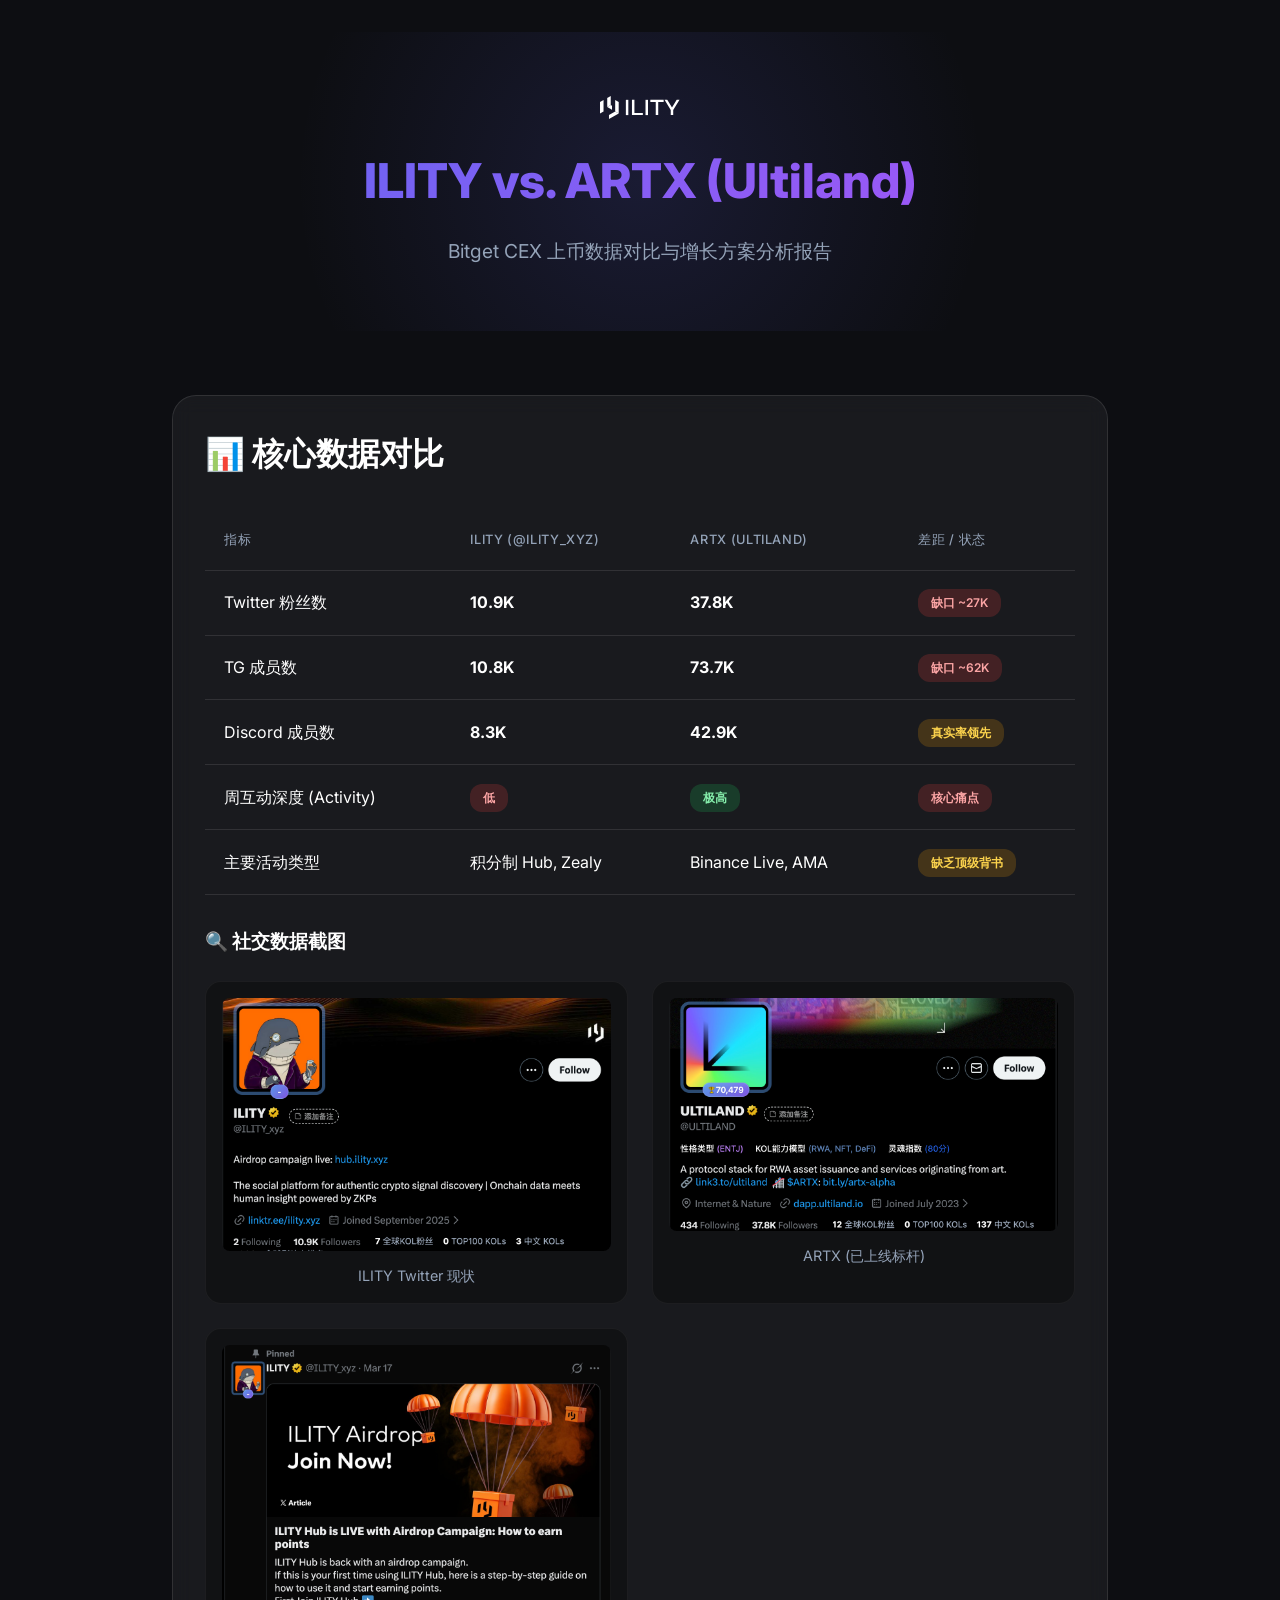
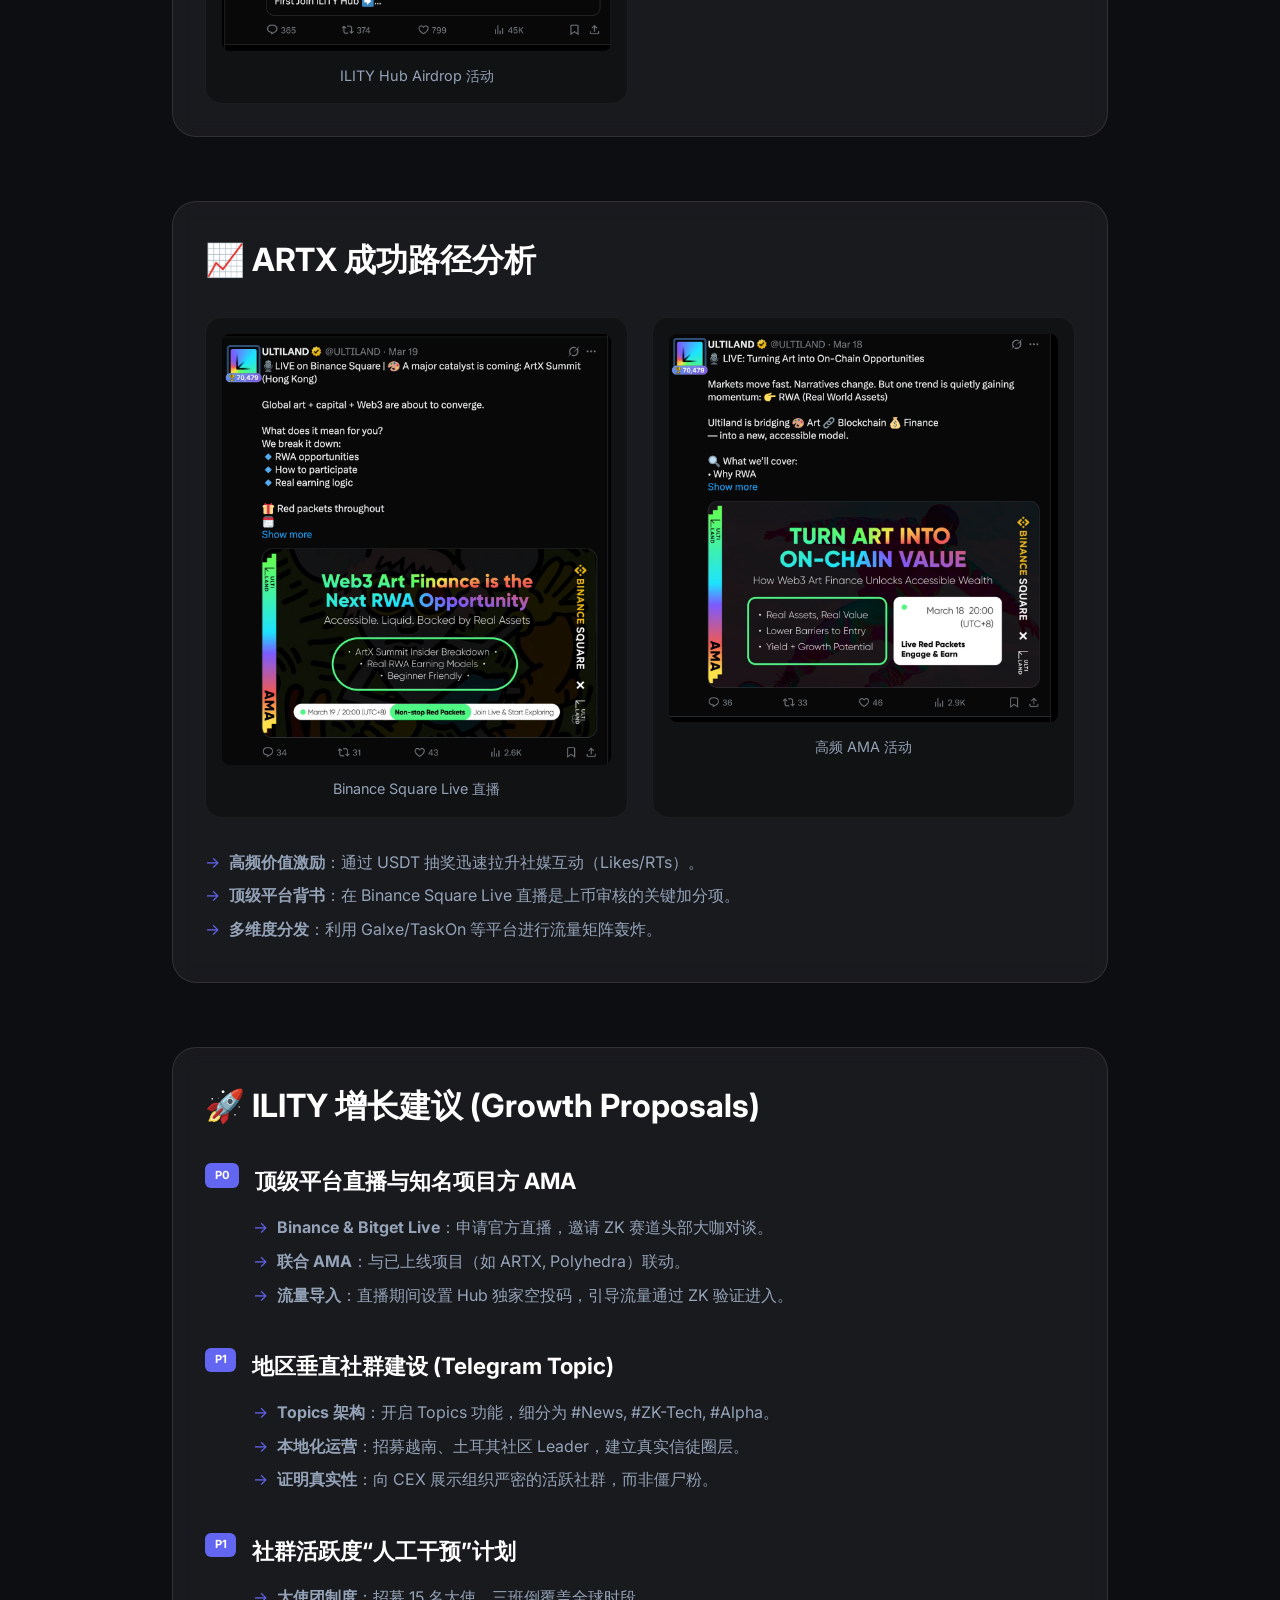
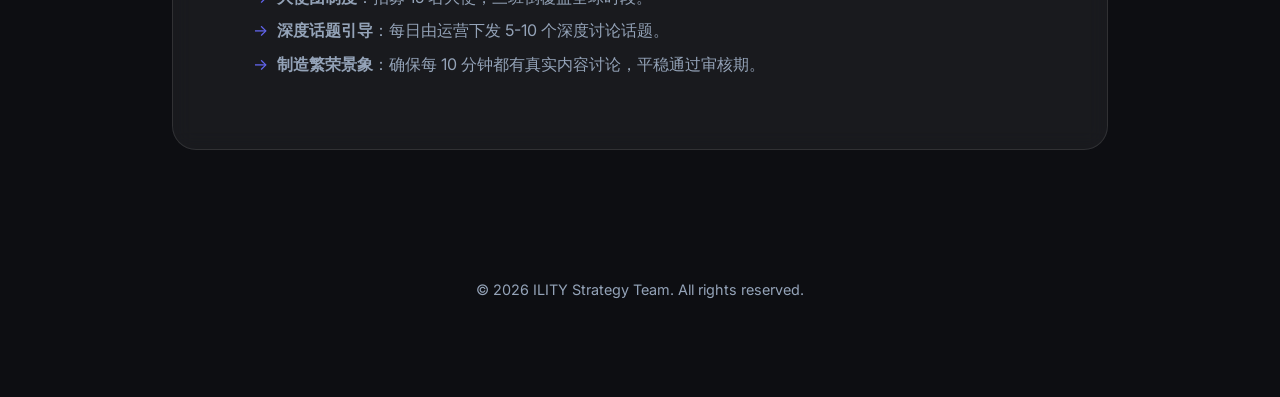
==== web-report/index.html @ 46b42dcc "Refine comparison table: remove online counts and simplify activity descriptions" ====
<!DOCTYPE html>
<html lang="zh-CN">
<head>
    <meta charset="UTF-8">
    <meta name="viewport" content="width=device-width, initial-scale=1.0">
    <title>ILITY CEX Listing Strategy Report</title>
    <link rel="stylesheet" href="style.css">
    <link rel="preconnect" href="https://fonts.googleapis.com">
    <link rel="preconnect" href="https://fonts.gstatic.com" crossorigin>
    <link href="https://fonts.googleapis.com/css2?family=Inter:wght@400;500;700;800&display=swap" rel="stylesheet">
</head>
<body>
    <div class="container">
        <header>
            <img src="logo/logo.svg" alt="ILITY Logo" class="logo">
            <h1>ILITY vs. ARTX (Ultiland)</h1>
            <p class="subtitle">Bitget CEX 上币数据对比与增长方案分析报告</p>
        </header>

        <!-- 1. Data Comparison -->
        <section>
            <h2>📊 核心数据对比</h2>
            <table>
                <thead>
                    <tr>
                        <th>指标</th>
                        <th>ILITY (@ILITY_xyz)</th>
                        <th>ARTX (ULTILAND)</th>
                        <th>差距 / 状态</th>
                    </tr>
                </thead>
                <tbody>
                    <tr>
                        <td>Twitter 粉丝数</td>
                        <td><strong>10.9K</strong></td>
                        <td><strong>37.8K</strong></td>
                        <td><span class="badge badge-danger">缺口 ~27K</span></td>
                    </tr>
                    <tr>
                        <td>TG 成员数</td>
                        <td><strong>10.8K</strong></td>
                        <td><strong>73.7K</strong></td>
                        <td><span class="badge badge-danger">缺口 ~62K</span></td>
                    </tr>
                    <tr>
                        <td>Discord 成员数</td>
                        <td><strong>8.3K</strong></td>
                        <td><strong>42.9K</strong></td>
                        <td><span class="badge badge-warning">真实率领先</span></td>
                    </tr>
                    <tr>
                        <td>周互动深度 (Activity)</td>
                        <td><span class="badge badge-danger">低</span></td>
                        <td><span class="badge badge-success">极高</span></td>
                        <td><span class="badge badge-danger">核心痛点</span></td>
                    </tr>
                    <tr>
                        <td>主要活动类型</td>
                        <td>积分制 Hub, Zealy</td>
                        <td>Binance Live, AMA</td>
                        <td><span class="badge badge-warning">缺乏顶级背书</span></td>
                    </tr>
                </tbody>
            </table>

            <h3>🔍 社交数据截图</h3>
            <div class="gallery">
                <div class="img-card">
                    <img src="Images/ILITY/socialsStats/twitter-stats.png" alt="ILITY Twitter Stats">
                    <p class="img-label">ILITY Twitter 现状</p>
                </div>
                <div class="img-card">
                    <img src="Images/ARTX/socialsStats/twitter-stats.png" alt="ARTX Twitter Stats">
                    <p class="img-label">ARTX (已上线标杆)</p>
                </div>
                <div class="img-card">
                    <img src="Images/ILITY/campaigns/airdrop.png" alt="ILITY Hub Airdrop">
                    <p class="img-label">ILITY Hub Airdrop 活动</p>
                </div>
            </div>
        </section>

        <!-- 2. Path Analysis -->
        <section>
            <h2>📈 ARTX 成功路径分析</h2>
            <div class="gallery">
                <div class="img-card">
                    <img src="Images/ARTX/campaigns/BinanceSquareLive.png" alt="Binance Square Live">
                    <p class="img-label">Binance Square Live 直播</p>
                </div>
                <div class="img-card">
                    <img src="Images/ARTX/campaigns/AMA.png" alt="AMA Activity">
                    <p class="img-label">高频 AMA 活动</p>
                </div>
            </div>
            <div style="margin-top: 2rem;">
                <ul>
                    <li><strong>高频价值激励</strong>：通过 USDT 抽奖迅速拉升社媒互动（Likes/RTs）。</li>
                    <li><strong>顶级平台背书</strong>：在 Binance Square Live 直播是上币审核的关键加分项。</li>
                    <li><strong>多维度分发</strong>：利用 Galxe/TaskOn 等平台进行流量矩阵轰炸。</li>
                </ul>
            </div>
        </section>

        <!-- 3. Growth Proposals -->
        <section>
            <h2>🚀 ILITY 增长建议 (Growth Proposals)</h2>
            
            <div class="proposal-item">
                <div class="proposal-header">
                    <span class="priority-tag">P0</span>
                    <span class="proposal-title">顶级平台直播与知名项目方 AMA</span>
                </div>
                <div class="proposal-content">
                    <ul>
                        <li><strong>Binance & Bitget Live</strong>：申请官方直播，邀请 ZK 赛道头部大咖对谈。</li>
                        <li><strong>联合 AMA</strong>：与已上线项目（如 ARTX, Polyhedra）联动。</li>
                        <li><strong>流量导入</strong>：直播期间设置 Hub 独家空投码，引导流量通过 ZK 验证进入。</li>
                    </ul>
                </div>
            </div>

            <div class="proposal-item">
                <div class="proposal-header">
                    <span class="priority-tag">P1</span>
                    <span class="proposal-title">地区垂直社群建设 (Telegram Topic)</span>
                </div>
                <div class="proposal-content">
                    <ul>
                        <li><strong>Topics 架构</strong>：开启 Topics 功能，细分为 #News, #ZK-Tech, #Alpha。</li>
                        <li><strong>本地化运营</strong>：招募越南、土耳其社区 Leader，建立真实信徒圈层。</li>
                        <li><strong>证明真实性</strong>：向 CEX 展示组织严密的活跃社群，而非僵尸粉。</li>
                    </ul>
                </div>
            </div>

            <div class="proposal-item">
                <div class="proposal-header">
                    <span class="priority-tag">P1</span>
                    <span class="proposal-title">社群活跃度“人工干预”计划</span>
                </div>
                <div class="proposal-content">
                    <ul>
                        <li><strong>大使团制度</strong>：招募 15 名大使，三班倒覆盖全球时段。</li>
                        <li><strong>深度话题引导</strong>：每日由运营下发 5-10 个深度讨论话题。</li>
                        <li><strong>制造繁荣景象</strong>：确保每 10 分钟都有真实内容讨论，平稳通过审核期。</li>
                    </ul>
                </div>
            </div>
        </section>

        <footer>
            <p>&copy; 2026 ILITY Strategy Team. All rights reserved.</p>
        </footer>
    </div>

    <script>
        // Simple animation logic
        const observerOptions = {
            threshold: 0.1
        };

        const observer = new IntersectionObserver((entries) => {
            entries.forEach(entry => {
                if (entry.isIntersecting) {
                    entry.target.style.opacity = '1';
                    entry.target.style.transform = 'translateY(0)';
                }
            });
        }, observerOptions);

        document.querySelectorAll('section').forEach(section => {
            section.style.opacity = '0';
            section.style.transform = 'translateY(20px)';
            section.style.transition = 'all 0.6s ease-out';
            observer.observe(section);
        });
    </script>
</body>
</html>
---- web-report/style.css ----
:root {
  --bg-color: #0d0e12;
  --card-bg: rgba(255, 255, 255, 0.05);
  --accent-primary: #6366f1;
  --accent-secondary: #a855f7;
  --text-primary: #ffffff;
  --text-secondary: #94a3b8;
  --danger: #ef4444;
  --success: #22c55e;
  --font-main: 'Inter', sans-serif;
}

* {
  margin: 0;
  padding: 0;
  box-sizing: border-box;
}

body {
  background-color: var(--bg-color);
  color: var(--text-primary);
  font-family: var(--font-main);
  line-height: 1.6;
  overflow-x: hidden;
}

.container {
  max-width: 1000px;
  margin: 0 auto;
  padding: 2rem;
}

header {
  text-align: center;
  margin-bottom: 4rem;
  padding: 4rem 0;
  background: radial-gradient(circle at center, rgba(99, 102, 241, 0.15) 0%, transparent 70%);
}

.logo {
  width: 80px;
  margin-bottom: 1rem;
}

h1 {
  font-size: 3rem;
  font-weight: 800;
  background: linear-gradient(135deg, var(--accent-primary), var(--accent-secondary));
  -webkit-background-clip: text;
  background-clip: text;
  -webkit-text-fill-color: transparent;
  margin-bottom: 1rem;
}

.subtitle {
  color: var(--text-secondary);
  font-size: 1.2rem;
}

section {
  margin-bottom: 4rem;
  padding: 2rem;
  background: var(--card-bg);
  backdrop-filter: blur(10px);
  border: 1px solid rgba(255, 255, 255, 0.1);
  border-radius: 24px;
}

h2 {
  font-size: 2rem;
  margin-bottom: 2rem;
  display: flex;
  align-items: center;
  gap: 0.5rem;
}

table {
  width: 100%;
  border-collapse: collapse;
  margin-bottom: 2rem;
}

th, td {
  padding: 1.2rem;
  text-align: left;
  border-bottom: 1px solid rgba(255, 255, 255, 0.1);
}

th {
  color: var(--text-secondary);
  font-weight: 500;
  text-transform: uppercase;
  font-size: 0.8rem;
  letter-spacing: 0.05em;
}

.badge {
  padding: 0.4rem 0.8rem;
  border-radius: 12px;
  font-size: 0.75rem;
  font-weight: 600;
  text-transform: uppercase;
}

.badge-danger { background: rgba(239, 68, 68, 0.2); color: #fca5a5; }
.badge-success { background: rgba(34, 197, 94, 0.2); color: #86efac; }
.badge-warning { background: rgba(245, 158, 11, 0.2); color: #fcd34d; }

.gallery {
  display: grid;
  grid-template-columns: repeat(auto-fit, minmax(280px, 1fr));
  gap: 1.5rem;
  margin-top: 1.5rem;
}

.img-card {
  background: rgba(0, 0, 0, 0.3);
  padding: 1rem;
  border-radius: 16px;
  border: 1px solid rgba(255, 255, 255, 0.05);
  transition: transform 0.3s ease;
}

.img-card:hover {
  transform: translateY(-5px);
  border-color: var(--accent-primary);
}

.img-card img {
  width: 100%;
  border-radius: 8px;
  display: block;
}

.img-label {
  margin-top: 0.8rem;
  font-size: 0.9rem;
  color: var(--text-secondary);
  text-align: center;
}

.proposal-item {
  margin-bottom: 2.5rem;
}

.proposal-header {
  display: flex;
  align-items: flex-start;
  gap: 1rem;
  margin-bottom: 1rem;
}

.priority-tag {
  background: var(--accent-primary);
  color: white;
  padding: 0.2rem 0.6rem;
  border-radius: 6px;
  font-size: 0.7rem;
  font-weight: 700;
}

.proposal-title {
  font-size: 1.4rem;
  font-weight: 700;
}

.proposal-content {
  padding-left: 3rem;
}

ul {
  list-style: none;
}

li {
  position: relative;
  padding-left: 1.5rem;
  margin-bottom: 0.5rem;
  color: var(--text-secondary);
}

li::before {
  content: '→';
  position: absolute;
  left: 0;
  color: var(--accent-primary);
}

footer {
  text-align: center;
  padding: 4rem;
  color: var(--text-secondary);
  font-size: 0.9rem;
}

@media (max-width: 768px) {
  h1 { font-size: 2rem; }
  .container { padding: 1rem; }
  table { display: block; overflow-x: auto; }
}
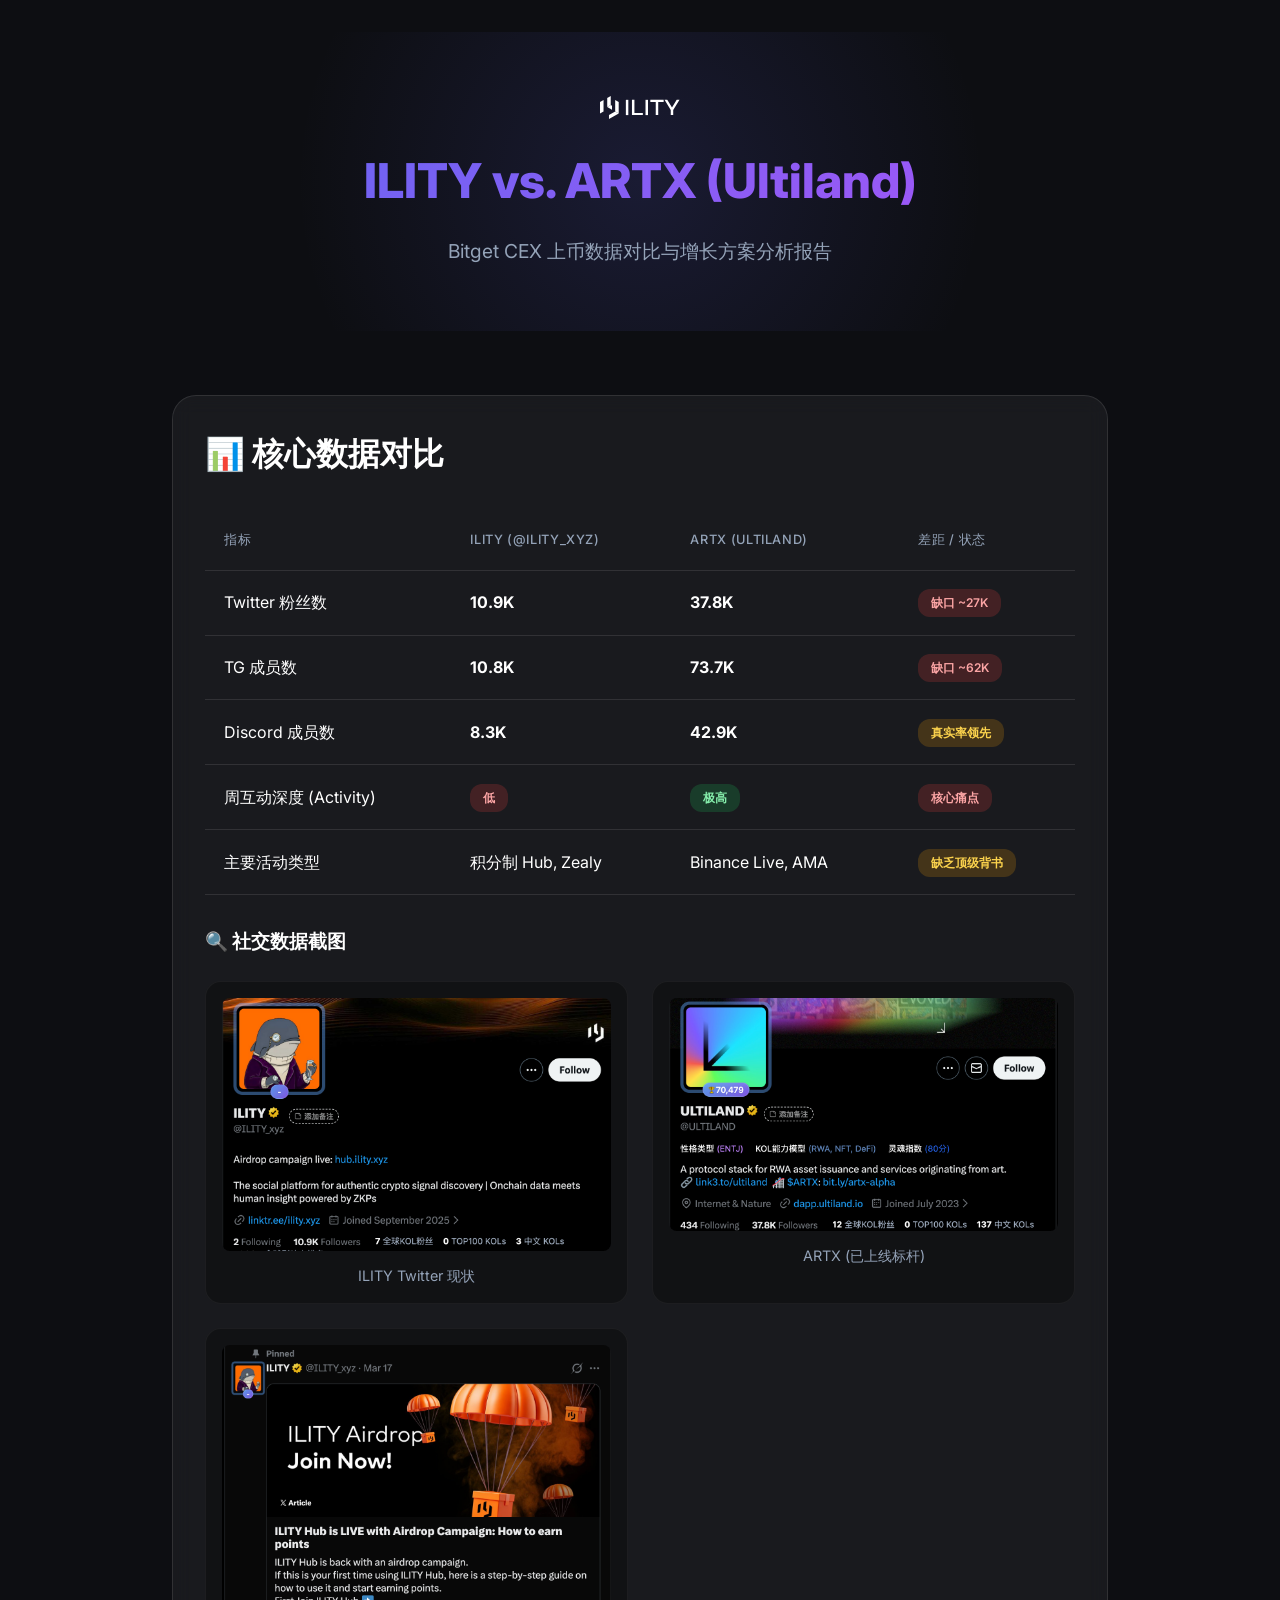
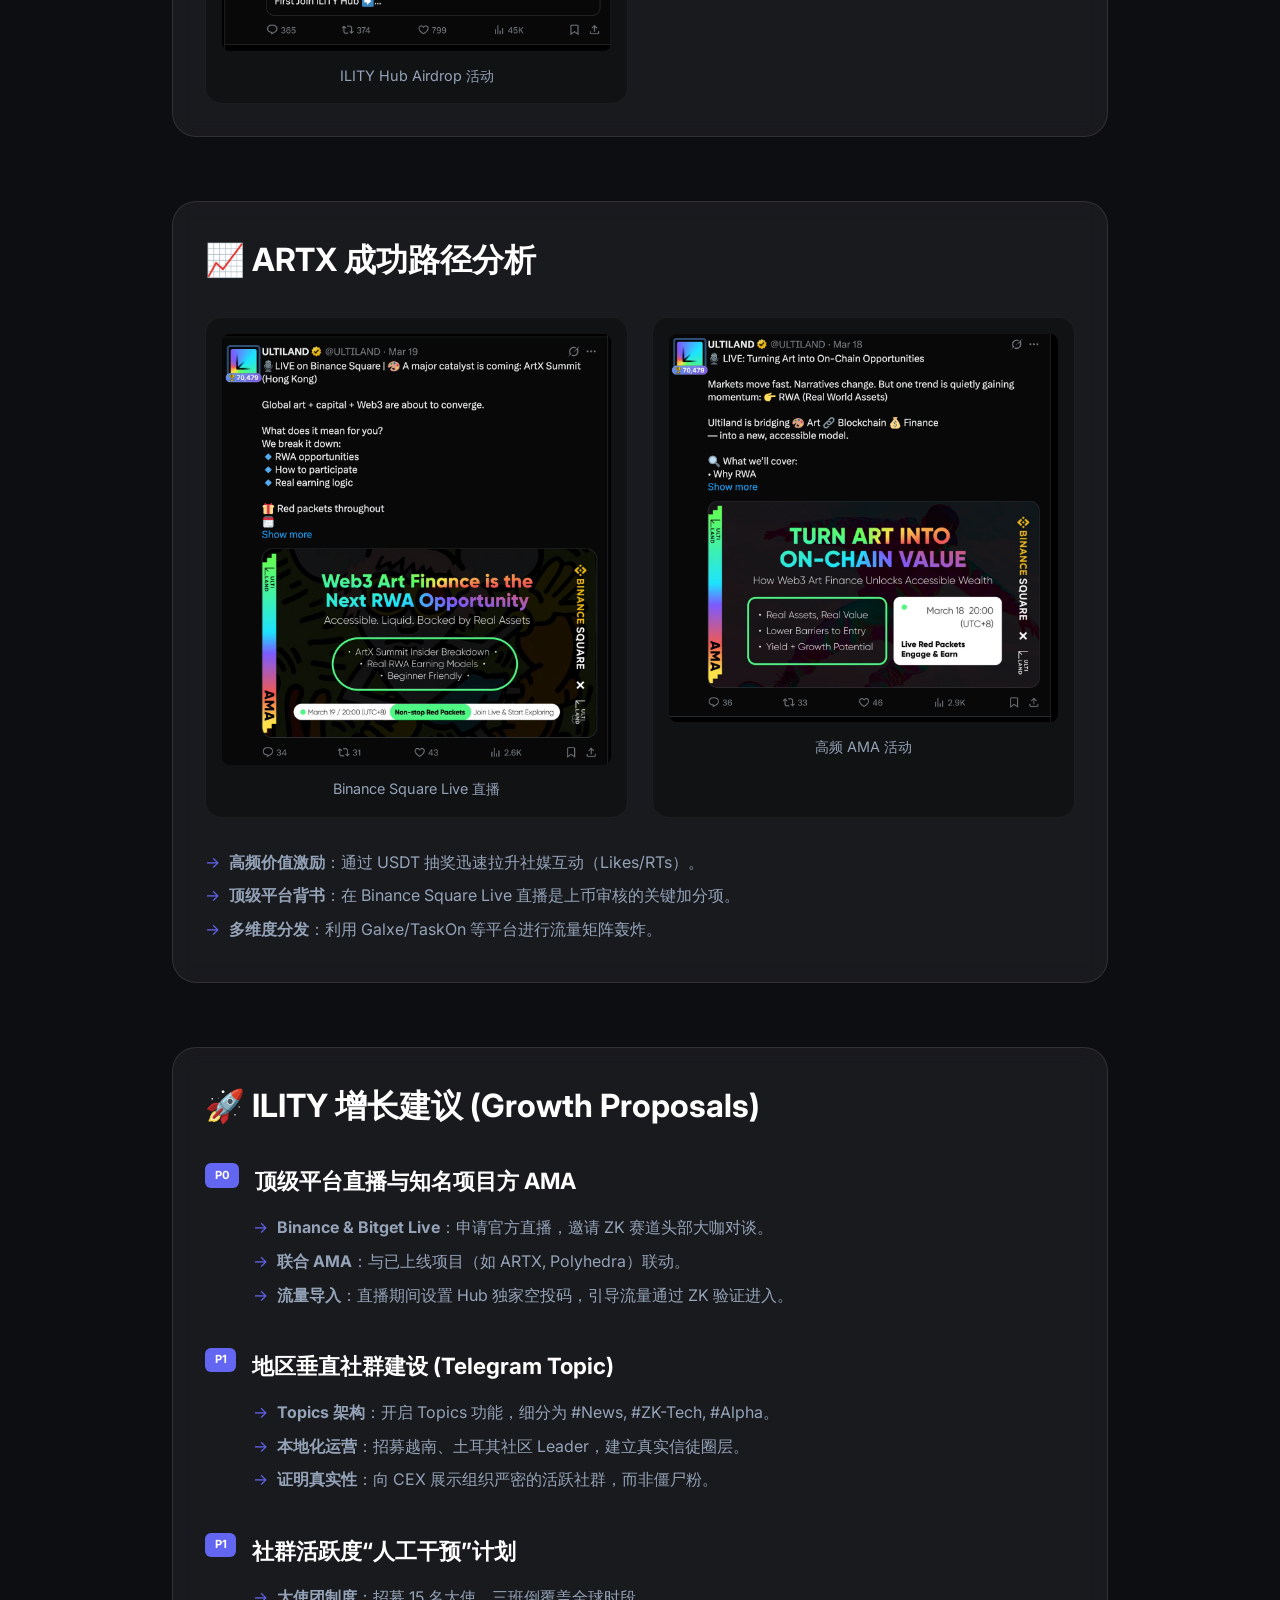
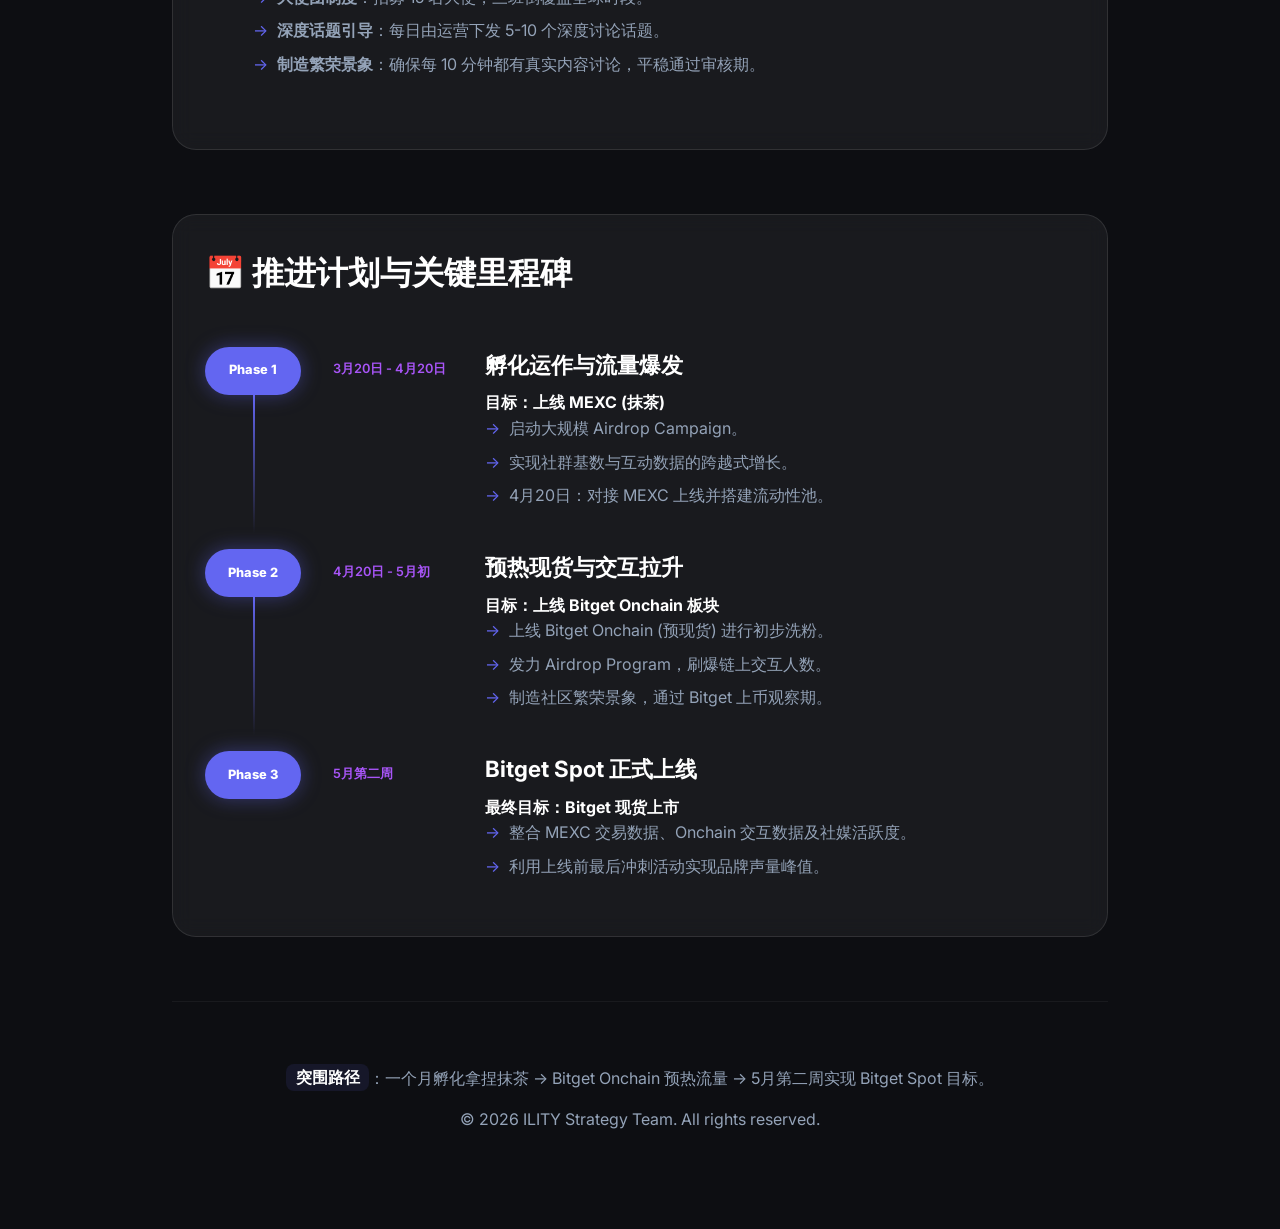
==== commit 569c0d4e: "Add strategic timeline: MEXC -> Bitget Onchain -> Bitget Spot" ====
--- a/web-report/index.html
+++ b/web-report/index.html
@@ -149,8 +149,56 @@
             </div>
         </section>
 
+        <!-- 4. Strategic Timeline -->
+        <section>
+            <h2>📅 推进计划与关键里程碑</h2>
+            <div class="timeline">
+                <div class="timeline-step">
+                    <div class="timeline-marker">Phase 1</div>
+                    <p class="timeline-date">3月20日 - 4月20日</p>
+                    <div class="timeline-content">
+                        <h3>孵化运作与流量爆发</h3>
+                        <p><strong>目标：上线 MEXC (抹茶)</strong></p>
+                        <ul>
+                            <li>启动大规模 Airdrop Campaign。</li>
+                            <li>实现社群基数与互动数据的跨越式增长。</li>
+                            <li>4月20日：对接 MEXC 上线并搭建流动性池。</li>
+                        </ul>
+                    </div>
+                </div>
+
+                <div class="timeline-step">
+                    <div class="timeline-marker">Phase 2</div>
+                    <p class="timeline-date">4月20日 - 5月初</p>
+                    <div class="timeline-content">
+                        <h3>预热现货与交互拉升</h3>
+                        <p><strong>目标：上线 Bitget Onchain 板块</strong></p>
+                        <ul>
+                            <li>上线 Bitget Onchain (预现货) 进行初步洗粉。</li>
+                            <li>发力 Airdrop Program，刷爆链上交互人数。</li>
+                            <li>制造社区繁荣景象，通过 Bitget 上币观察期。</li>
+                        </ul>
+                    </div>
+                </div>
+
+                <div class="timeline-step">
+                    <div class="timeline-marker">Phase 3</div>
+                    <p class="timeline-date">5月第二周</p>
+                    <div class="timeline-content">
+                        <h3>Bitget Spot 正式上线</h3>
+                        <p><strong>最终目标：Bitget 现货上市</strong></p>
+                        <ul>
+                            <li>整合 MEXC 交易数据、Onchain 交互数据及社媒活跃度。</li>
+                            <li>利用上线前最后冲刺活动实现品牌声量峰值。</li>
+                        </ul>
+                    </div>
+                </div>
+            </div>
+        </section>
+
         <footer>
-            <p>&copy; 2026 ILITY Strategy Team. All rights reserved.</p>
+            <p><strong>突围路径</strong>：一个月孵化拿捏抹茶 → Bitget Onchain 预热流量 → 5月第二周实现 Bitget Spot 目标。</p>
+            <p style="margin-top: 1rem;">&copy; 2026 ILITY Strategy Team. All rights reserved.</p>
         </footer>
     </div>
 
--- a/web-report/style.css
+++ b/web-report/style.css
@@ -186,15 +186,79 @@
   color: var(--accent-primary);
 }
 
+/* Timeline Styles */
+.timeline {
+  display: flex;
+  flex-direction: column;
+  gap: 2rem;
+  padding: 1rem 0;
+}
+
+.timeline-step {
+  display: flex;
+  gap: 2rem;
+  position: relative;
+}
+
+.timeline-step:not(:last-child)::after {
+  content: '';
+  position: absolute;
+  left: 3rem;
+  top: 3rem;
+  bottom: -1rem;
+  width: 2px;
+  background: linear-gradient(to bottom, var(--accent-primary), transparent);
+}
+
+.timeline-marker {
+  width: 6rem;
+  height: 3rem;
+  background: var(--accent-primary);
+  border-radius: 30px;
+  display: flex;
+  align-items: center;
+  justify-content: center;
+  font-weight: 800;
+  font-size: 0.8rem;
+  flex-shrink: 0;
+  box-shadow: 0 0 20px rgba(99, 102, 241, 0.4);
+}
+
+.timeline-date {
+  width: 120px;
+  font-size: 0.8rem;
+  color: var(--accent-secondary);
+  font-weight: 600;
+  padding-top: 0.8rem;
+  flex-shrink: 0;
+}
+
+.timeline-content h3 {
+  font-size: 1.4rem;
+  margin-bottom: 0.5rem;
+}
+
+@media (max-width: 768px) {
+  .timeline-step { flex-direction: column; gap: 0.5rem; }
+  .timeline-marker { width: 5rem; height: 2.5rem; }
+  .timeline-step:not(:last-child)::after { display: none; }
+  .timeline-date { padding-top: 0; }
+}
+
 footer {
   text-align: center;
   padding: 4rem;
-  color: var(--text-secondary);
-  font-size: 0.9rem;
-}
-
-@media (max-width: 768px) {
-  h1 { font-size: 2rem; }
-  .container { padding: 1rem; }
-  table { display: block; overflow-x: auto; }
-}
+  border-top: 1px solid rgba(255, 255, 255, 0.05);
+  margin-top: 2rem;
+}
+
+footer p {
+  color: var(--text-secondary);
+}
+
+footer strong {
+  color: var(--text-primary);
+  background: rgba(99, 102, 241, 0.1);
+  padding: 0.2rem 0.6rem;
+  border-radius: 8px;
+}
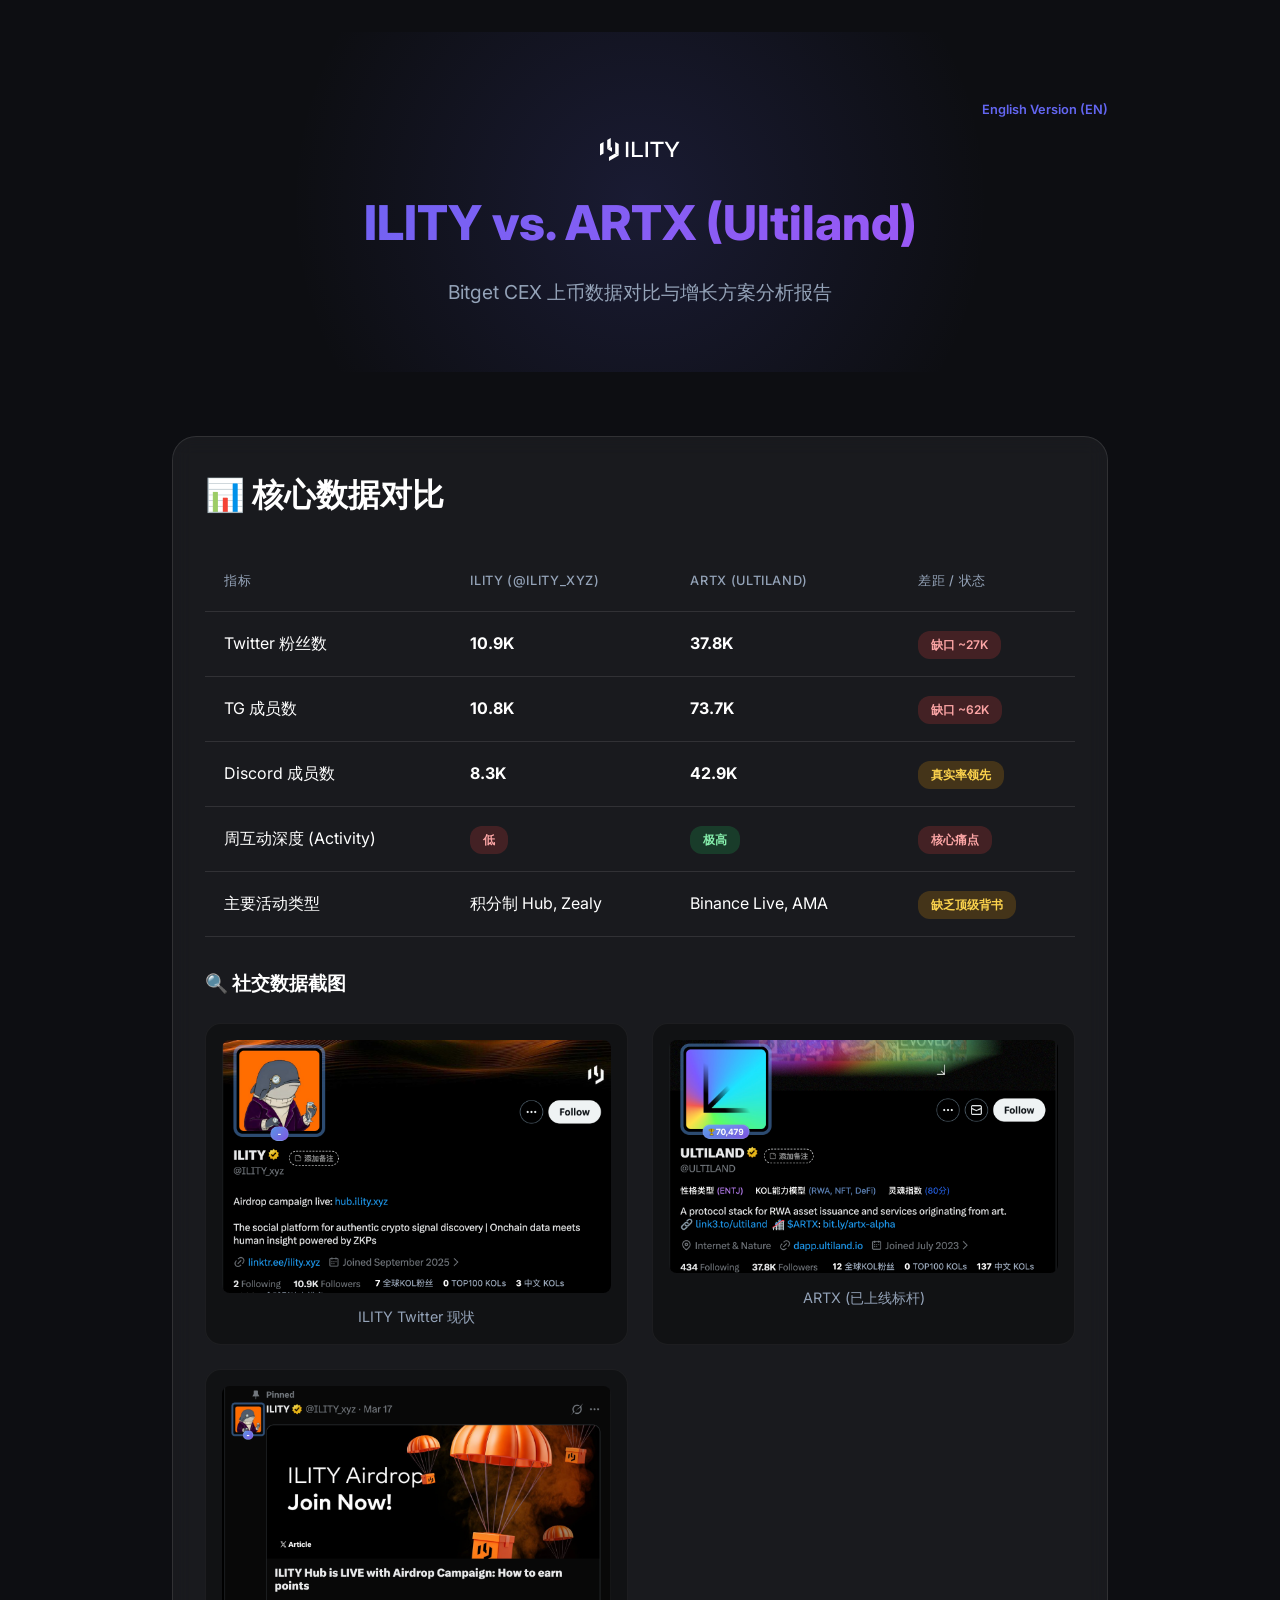
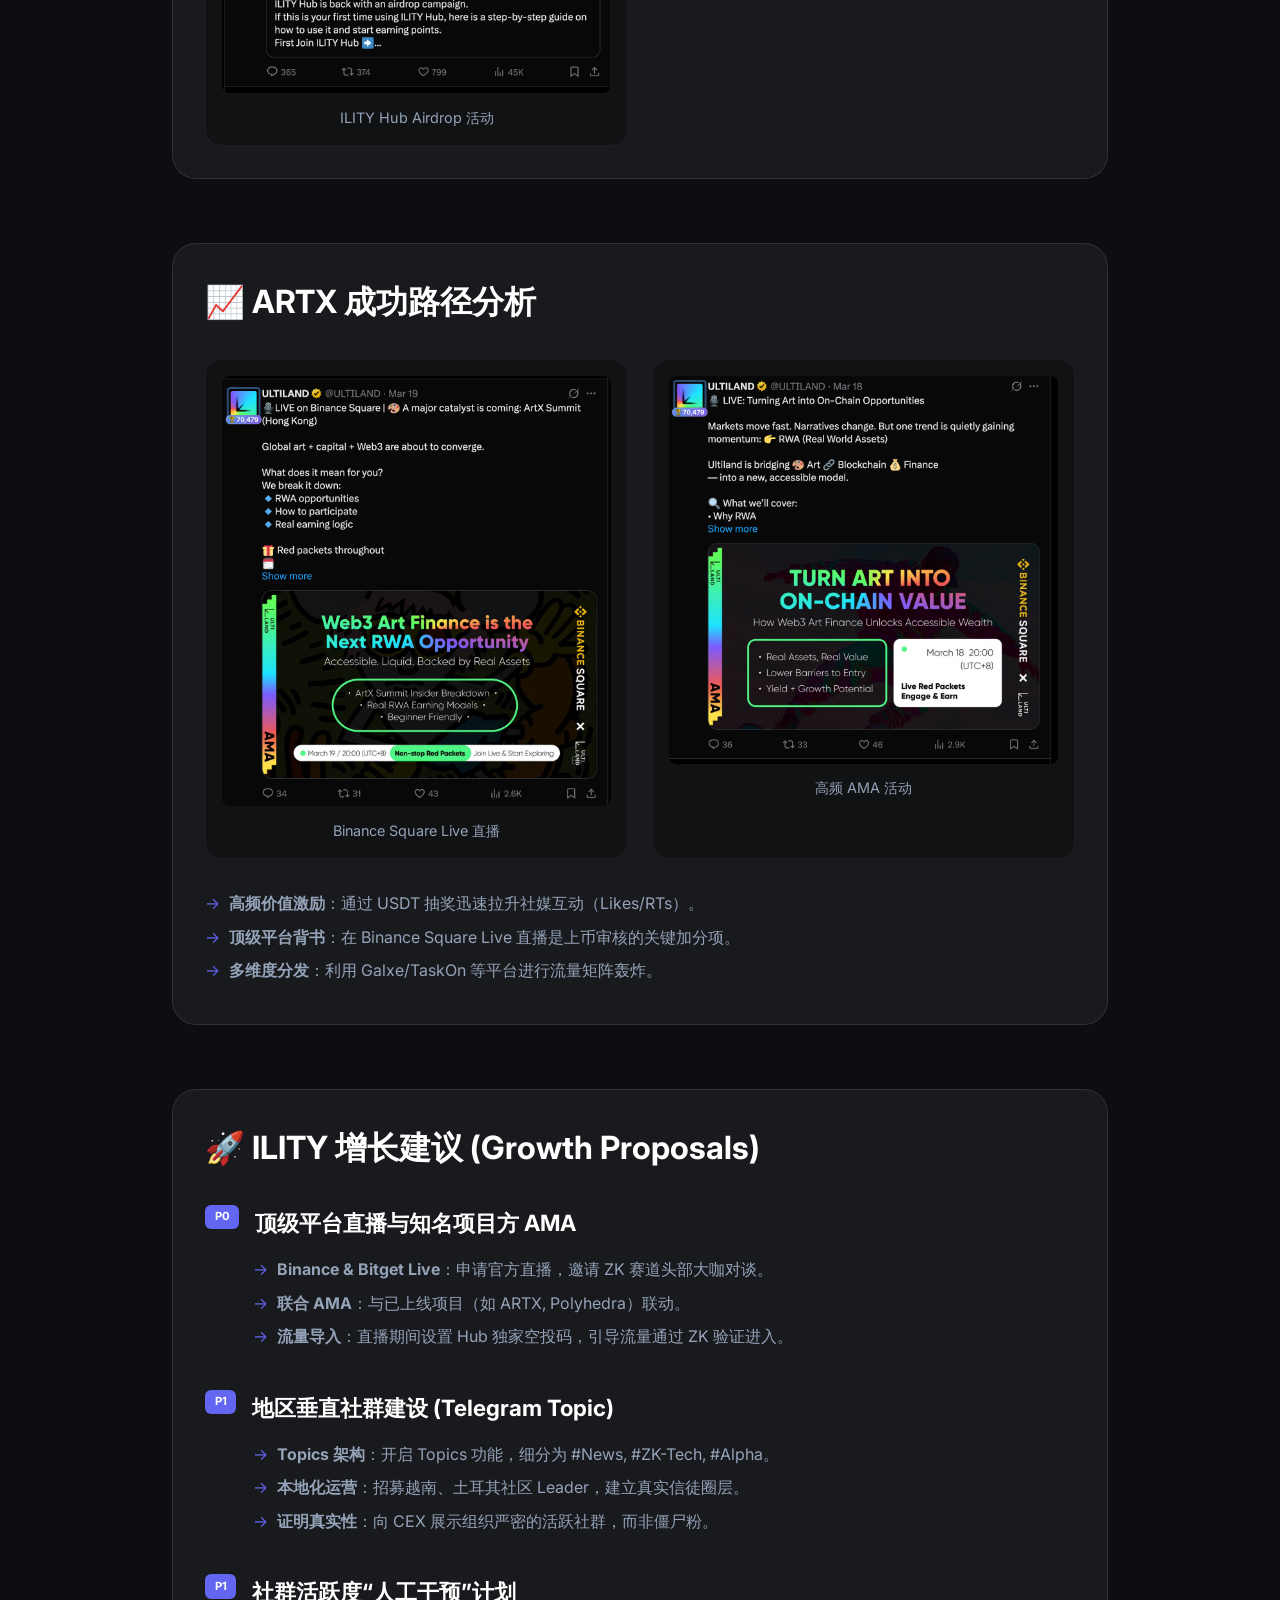
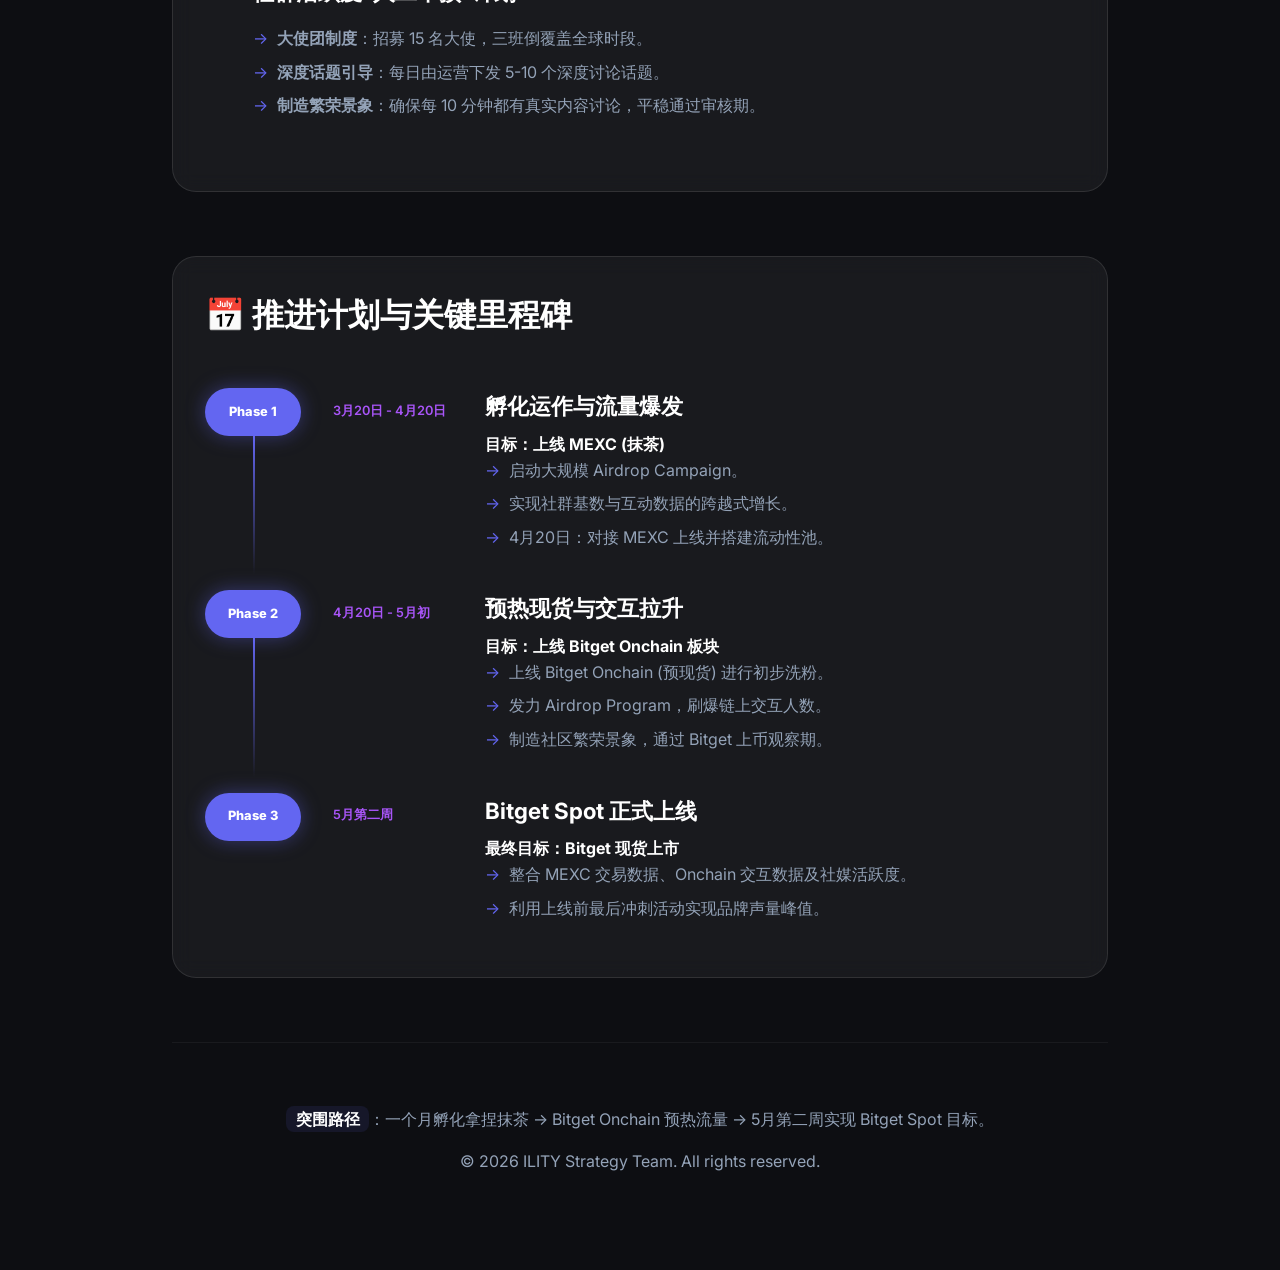
==== commit 3e62212f: "Deploy multilingual reports to Vercel" ====
--- a/web-report/index.html
+++ b/web-report/index.html
@@ -12,6 +12,9 @@
 <body>
     <div class="container">
         <header>
+            <div style="text-align: right; margin-bottom: 1rem;">
+                <a href="en/index.html" style="color: var(--accent-primary); text-decoration: none; font-size: 0.8rem; font-weight: 600;">English Version (EN)</a>
+            </div>
             <img src="logo/logo.svg" alt="ILITY Logo" class="logo">
             <h1>ILITY vs. ARTX (Ultiland)</h1>
             <p class="subtitle">Bitget CEX 上币数据对比与增长方案分析报告</p>
